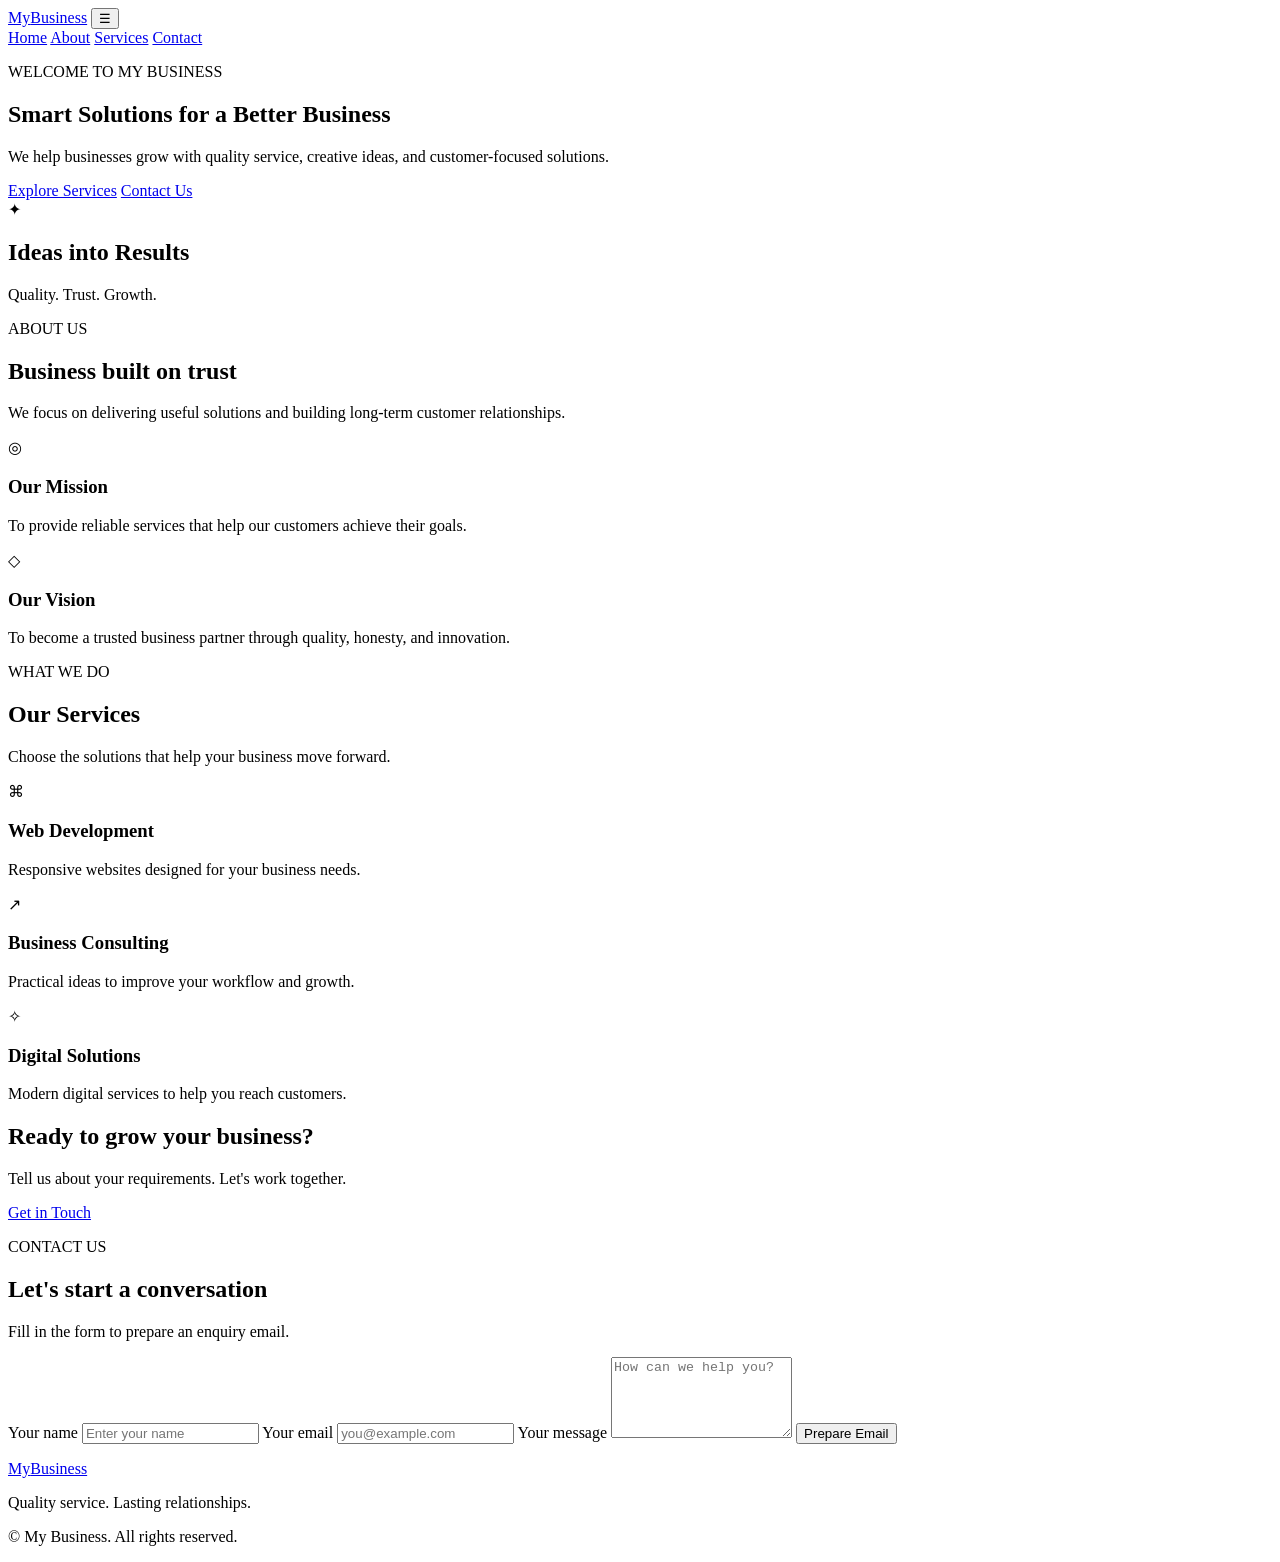
==== index.html @ b3319a96 "Add files via upload" ====
<!DOCTYPE html>
<html lang="en">
<head>
  <meta charset="UTF-8">
  <meta name="viewport" content="width=device-width, initial-scale=1.0">
  <meta name="description" content="My Business provides professional business solutions and services.">
  <title>My Business | Professional Solutions</title>
  <link rel="stylesheet" href="style.css">
  <script src="script.js" defer></script>
</head>
<body>

  <header class="header">
    <a href="#home" class="logo">My<span>Business</span></a>

    <button class="menu-toggle" id="menuToggle"
      aria-label="Toggle navigation" aria-expanded="false">
      ☰
    </button>

    <nav class="nav" id="navMenu">
      <a href="#home">Home</a>
      <a href="#about">About</a>
      <a href="#services">Services</a>
      <a href="#contact">Contact</a>
    </nav>
  </header>

  <main>
    <section class="hero" id="home">
      <div class="hero-content">
        <p class="eyebrow">WELCOME TO MY BUSINESS</p>
        <h1>Smart Solutions for a <span>Better Business</span></h1>
        <p class="hero-text">
          We help businesses grow with quality service,
          creative ideas, and customer-focused solutions.
        </p>
        <div class="hero-buttons">
          <a class="btn primary" href="#services">Explore Services</a>
          <a class="btn secondary" href="#contact">Contact Us</a>
        </div>
      </div>
      <div class="hero-card">
        <div class="hero-icon">✦</div>
        <h2>Ideas into Results</h2>
        <p>Quality. Trust. Growth.</p>
      </div>
    </section>

    <section class="section about" id="about">
      <div class="section-heading">
        <p class="eyebrow">ABOUT US</p>
        <h2>Business built on trust</h2>
        <p>We focus on delivering useful solutions and
          building long-term customer relationships.</p>
      </div>
      <div class="about-grid">
        <div class="about-box">
          <span class="feature-icon">◎</span>
          <h3>Our Mission</h3>
          <p>To provide reliable services that help our
            customers achieve their goals.</p>
        </div>
        <div class="about-box">
          <span class="feature-icon">◇</span>
          <h3>Our Vision</h3>
          <p>To become a trusted business partner through
            quality, honesty, and innovation.</p>
        </div>
      </div>
    </section>

    <section class="section services" id="services">
      <div class="section-heading">
        <p class="eyebrow">WHAT WE DO</p>
        <h2>Our Services</h2>
        <p>Choose the solutions that help your business move forward.</p>
      </div>
      <div class="service-grid">
        <article class="service-card">
          <span class="service-icon">⌘</span>
          <h3>Web Development</h3>
          <p>Responsive websites designed for your business needs.</p>
        </article>
        <article class="service-card">
          <span class="service-icon">↗</span>
          <h3>Business Consulting</h3>
          <p>Practical ideas to improve your workflow and growth.</p>
        </article>
        <article class="service-card">
          <span class="service-icon">✧</span>
          <h3>Digital Solutions</h3>
          <p>Modern digital services to help you reach customers.</p>
        </article>
      </div>
    </section>

    <section class="cta">
      <h2>Ready to grow your business?</h2>
      <p>Tell us about your requirements. Let's work together.</p>
      <a class="btn primary" href="#contact">Get in Touch</a>
    </section>

    <section class="section contact" id="contact">
      <div class="section-heading">
        <p class="eyebrow">CONTACT US</p>
        <h2>Let's start a conversation</h2>
        <p>Fill in the form to prepare an enquiry email.</p>
      </div>

      <form id="contactForm">
        <label for="name">Your name</label>
        <input id="name" name="name" type="text"
          placeholder="Enter your name" required>

        <label for="email">Your email</label>
        <input id="email" name="email" type="email"
          placeholder="you@example.com" required>

        <label for="message">Your message</label>
        <textarea id="message" name="message" rows="5"
          placeholder="How can we help you?" required></textarea>

        <button class="btn primary submit-btn" type="submit">
          Prepare Email
        </button>
        <p id="formStatus" role="status" aria-live="polite"></p>
      </form>
    </section>
  </main>

  <footer class="footer">
    <a href="#home" class="logo">My<span>Business</span></a>
    <p>Quality service. Lasting relationships.</p>
    <p>© <span id="year"></span> My Business. All rights reserved.</p>
  </footer>

</body>
</html>
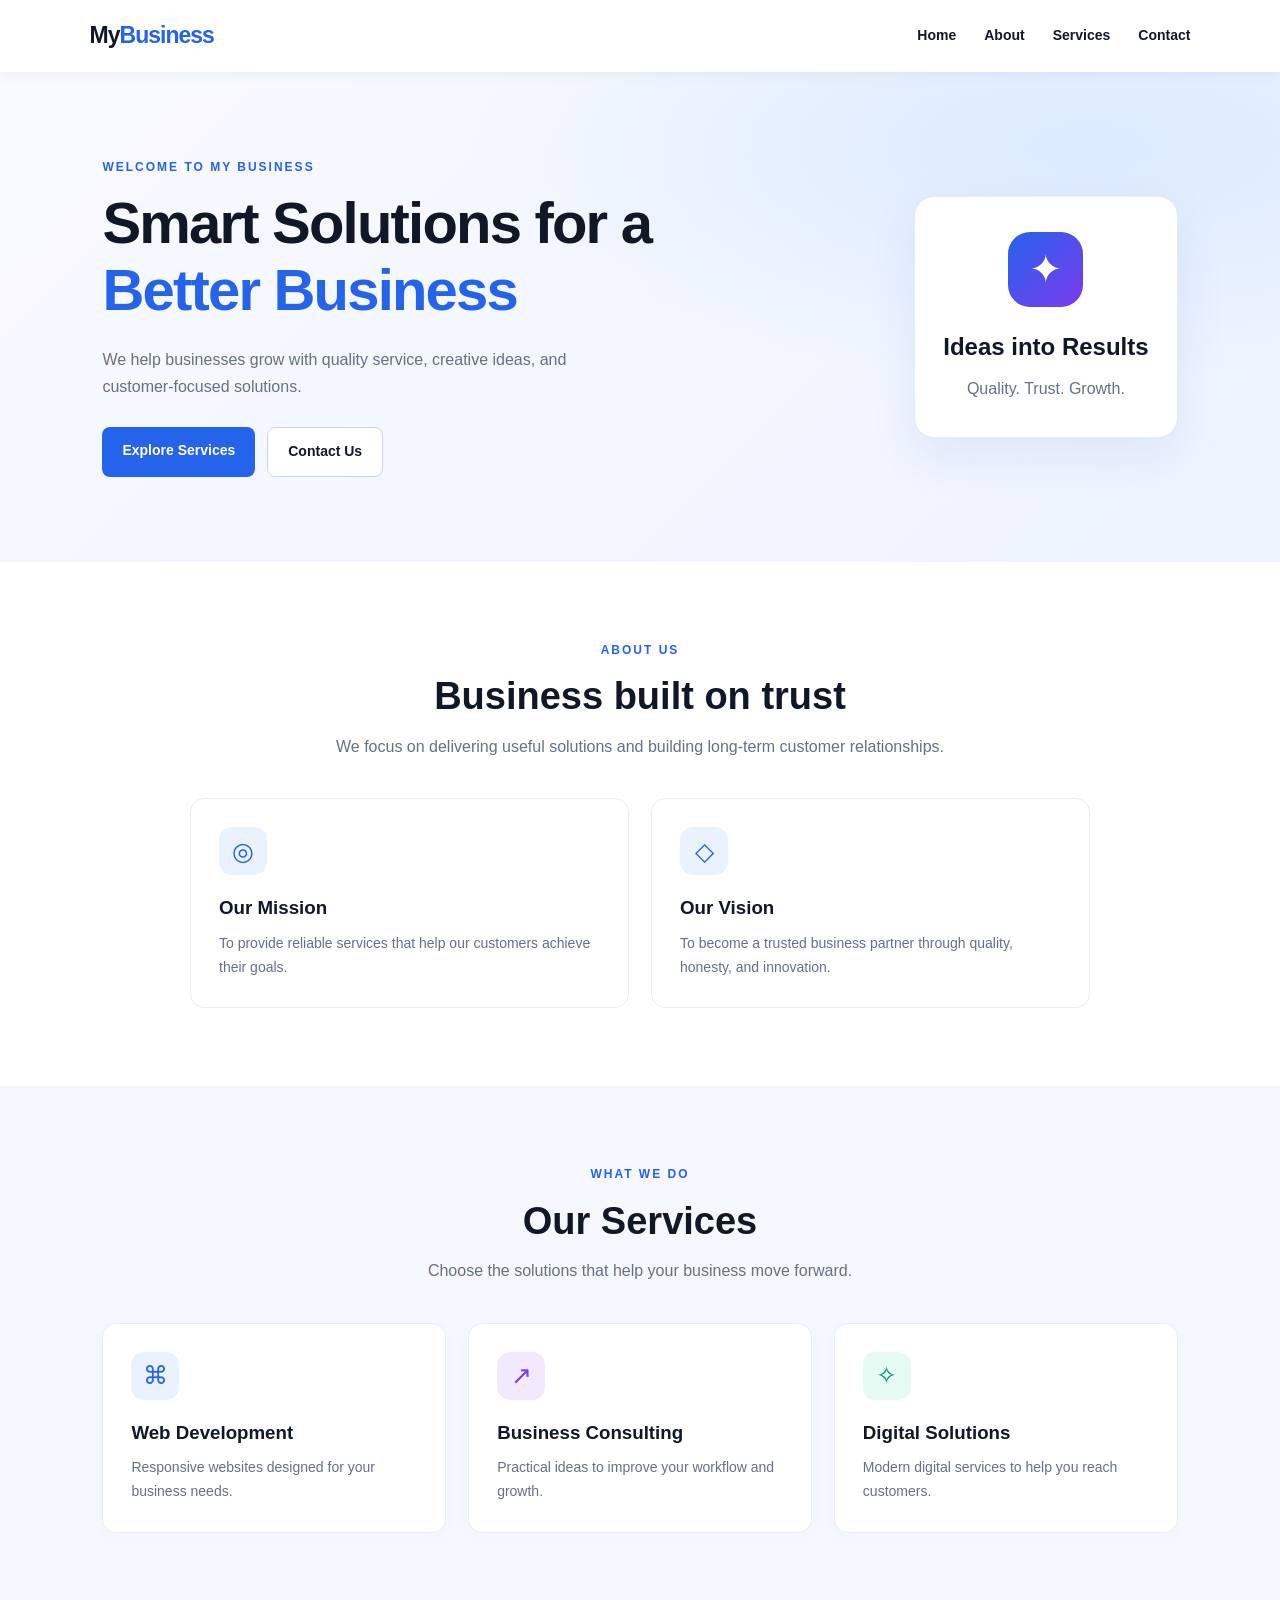
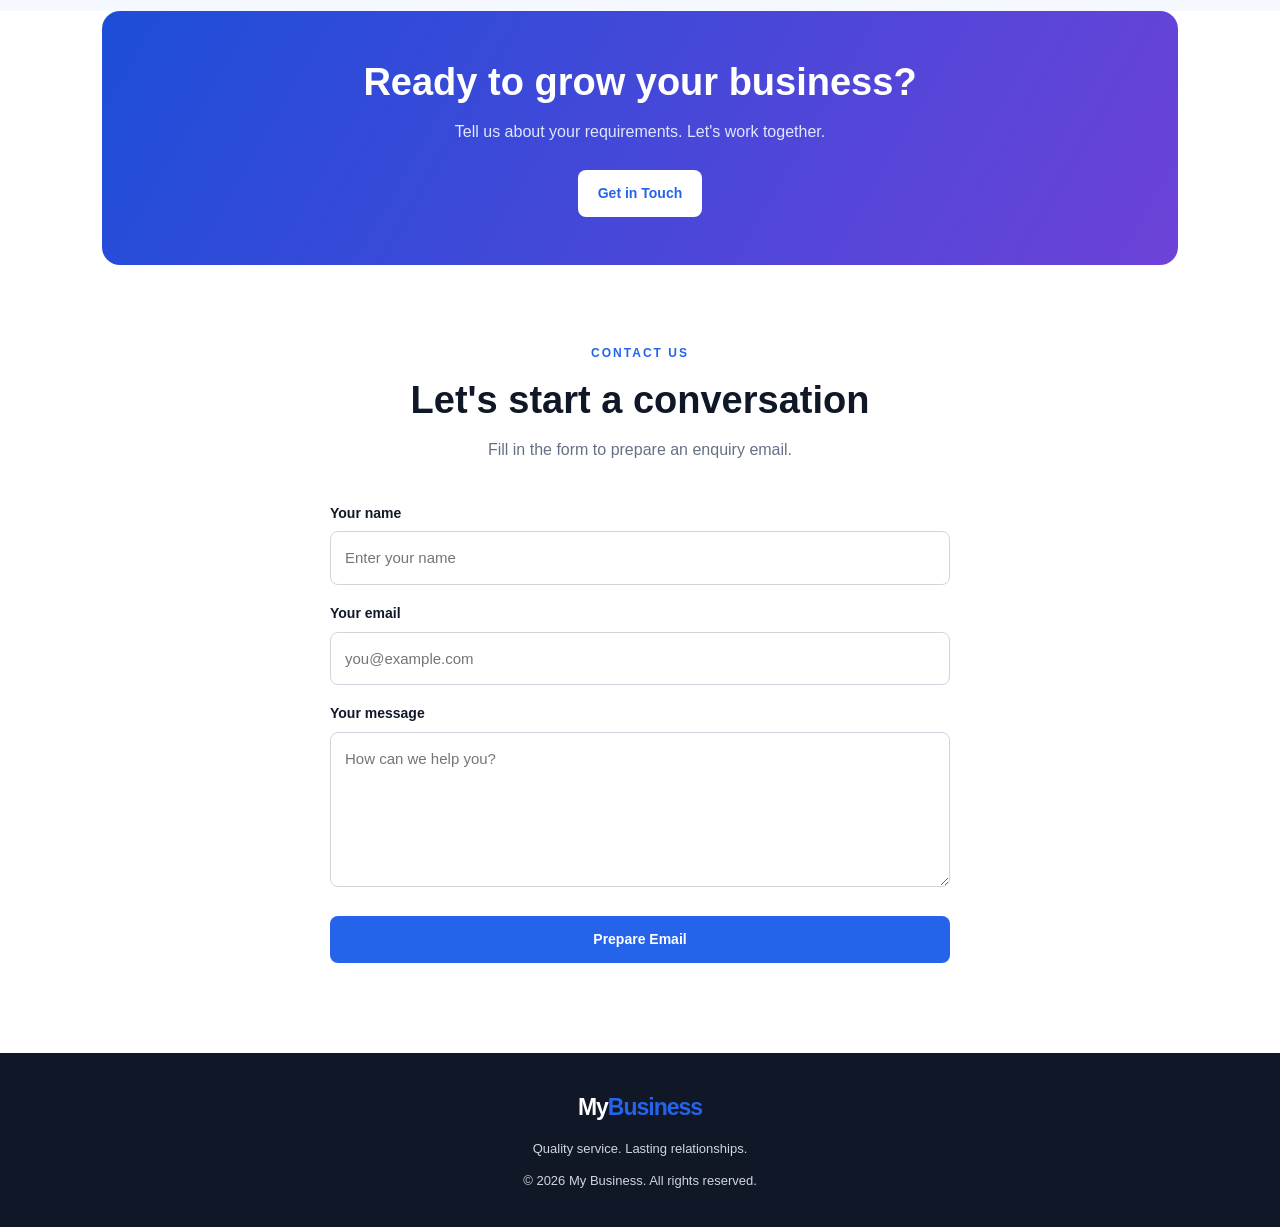
==== commit e70af7fe: "Update index.html" ====
--- a/index.html
+++ b/index.html
@@ -5,7 +5,7 @@
   <meta charset="UTF-8">
   <meta name="viewport" content="width=device-width, initial-scale=1.0">
   <meta name="description" content="My Business provides professional business solutions and services.">
-  <title>My Business | Professional Solutions</title>
+  <title>My Business | Swastik global tax solutions</title>
   <link rel="stylesheet" href="style.css">
   <script src="script.js" defer></script>
 </head>
--- a/style.css
+++ b/style.css
@@ -0,0 +1,427 @@
+
+:root {
+  --primary: #2563eb;
+  --dark: #101828;
+  --muted: #667085;
+  --light: #f5f8ff;
+  --white: #ffffff;
+}
+
+* {
+  margin: 0;
+  padding: 0;
+  box-sizing: border-box;
+}
+
+html {
+  scroll-behavior: smooth;
+  scroll-padding-top: 85px;
+}
+
+body {
+  font-family: Arial, Helvetica, sans-serif;
+  color: var(--dark);
+  line-height: 1.7;
+  background: var(--white);
+}
+
+a {
+  text-decoration: none;
+  color: inherit;
+}
+
+.header {
+  min-height: 72px;
+  padding: 14px 7%;
+  display: flex;
+  align-items: center;
+  justify-content: space-between;
+  gap: 20px;
+  background: white;
+  position: sticky;
+  top: 0;
+  z-index: 10;
+  box-shadow: 0 2px 14px #1018280d;
+}
+
+.logo {
+  font-size: 23px;
+  font-weight: 800;
+  letter-spacing: -1px;
+}
+
+.logo span {
+  color: var(--primary);
+}
+
+.nav {
+  display: flex;
+  align-items: center;
+  gap: 28px;
+}
+
+.nav a {
+  font-size: 14px;
+  font-weight: 600;
+}
+
+.nav a:hover {
+  color: var(--primary);
+}
+
+.menu-toggle {
+  display: none;
+  background: none;
+  border: none;
+  font-size: 27px;
+  cursor: pointer;
+  color: var(--dark);
+}
+
+.hero {
+  min-height: 490px;
+  padding: 75px 8%;
+  display: flex;
+  align-items: center;
+  justify-content: space-between;
+  gap: 35px;
+  background:
+    radial-gradient(ellipse at 85% 15%, #dbeafe 0, transparent 40%),
+    linear-gradient(135deg, #f8faff, #edf3ff);
+}
+
+.hero-content {
+  max-width: 620px;
+}
+
+.eyebrow {
+  color: var(--primary);
+  font-weight: 800;
+  font-size: 12px;
+  letter-spacing: 2px;
+  margin-bottom: 13px;
+}
+
+.hero h1 {
+  font-size: clamp(36px, 5vw, 58px);
+  line-height: 1.15;
+  letter-spacing: -1.8px;
+  margin-bottom: 22px;
+}
+
+.hero h1 span {
+  color: var(--primary);
+}
+
+.hero-text {
+  color: var(--muted);
+  max-width: 520px;
+  margin-bottom: 27px;
+}
+
+.hero-buttons {
+  display: flex;
+  flex-wrap: wrap;
+  gap: 12px;
+}
+
+.btn {
+  display: inline-block;
+  border: 0;
+  border-radius: 8px;
+  padding: 12px 20px;
+  font: inherit;
+  font-size: 14px;
+  font-weight: 700;
+  text-align: center;
+  cursor: pointer;
+  transition: transform 0.2s, background 0.2s;
+}
+
+.btn:hover {
+  transform: translateY(-2px);
+}
+
+.primary {
+  background: var(--primary);
+  color: white;
+}
+
+.primary:hover {
+  background: #1d4ed8;
+}
+
+.secondary {
+  border: 1px solid #d0d5dd;
+  background: white;
+}
+
+.hero-card {
+  min-width: 220px;
+  padding: 35px 28px;
+  text-align: center;
+  background: white;
+  border: 1px solid #e5eaf5;
+  border-radius: 20px;
+  box-shadow: 0 18px 50px #1e40af15;
+}
+
+.hero-icon {
+  display: grid;
+  place-items: center;
+  width: 75px;
+  height: 75px;
+  margin: 0 auto 20px;
+  color: white;
+  background: linear-gradient(135deg, #2563eb, #7c3aed);
+  border-radius: 22px;
+  font-size: 40px;
+}
+
+.hero-card p {
+  color: var(--muted);
+  margin-top: 8px;
+}
+
+.section {
+  padding: 78px 8%;
+}
+
+.section-heading {
+  max-width: 650px;
+  margin: 0 auto 38px;
+  text-align: center;
+}
+
+.section-heading h2,
+.cta h2 {
+  font-size: clamp(27px, 4vw, 38px);
+  line-height: 1.25;
+  margin-bottom: 12px;
+}
+
+.section-heading > p:last-child {
+  color: var(--muted);
+}
+
+.about {
+  background: white;
+}
+
+.about-grid {
+  display: grid;
+  grid-template-columns: repeat(2, minmax(0, 1fr));
+  gap: 22px;
+  max-width: 900px;
+  margin: auto;
+}
+
+.about-box,
+.service-card {
+  padding: 28px;
+  border: 1px solid #e8edf5;
+  border-radius: 14px;
+  background: white;
+  transition: transform 0.2s, box-shadow 0.2s;
+}
+
+.about-box:hover,
+.service-card:hover {
+  transform: translateY(-4px);
+  box-shadow: 0 12px 30px #1018280d;
+}
+
+.feature-icon,
+.service-icon {
+  display: inline-grid;
+  place-items: center;
+  width: 48px;
+  height: 48px;
+  margin-bottom: 17px;
+  border-radius: 13px;
+  background: #eaf1ff;
+  color: var(--primary);
+  font-size: 25px;
+}
+
+.about-box h3,
+.service-card h3 {
+  margin-bottom: 8px;
+}
+
+.about-box p,
+.service-card p {
+  color: var(--muted);
+  font-size: 14px;
+}
+
+.services {
+  background: var(--light);
+}
+
+.service-grid {
+  display: grid;
+  grid-template-columns: repeat(3, minmax(0, 1fr));
+  gap: 22px;
+}
+
+.service-card {
+  box-shadow: 0 4px 18px #10182805;
+}
+
+.service-card:nth-child(2) .service-icon {
+  background: #f1eaff;
+  color: #7c3aed;
+}
+
+.service-card:nth-child(3) .service-icon {
+  background: #e4faf2;
+  color: #079669;
+}
+
+.cta {
+  margin: 0 8%;
+  padding: 48px 22px;
+  text-align: center;
+  border-radius: 18px;
+  color: white;
+  background: linear-gradient(120deg, #1d4ed8, #6d42d8);
+}
+
+.cta p {
+  margin: 12px 0 24px;
+  color: #e0e7ff;
+}
+
+.cta .primary {
+  color: var(--primary);
+  background: white;
+}
+
+.contact form {
+  max-width: 620px;
+  margin: auto;
+}
+
+.contact label {
+  display: block;
+  font-size: 14px;
+  font-weight: 700;
+  margin: 17px 0 6px;
+}
+
+.contact input,
+.contact textarea {
+  width: 100%;
+  padding: 13px 14px;
+  font: inherit;
+  font-size: 15px;
+  border: 1px solid #d0d5dd;
+  border-radius: 8px;
+  outline: none;
+  background: white;
+}
+
+.contact input:focus,
+.contact textarea:focus {
+  border-color: var(--primary);
+  box-shadow: 0 0 0 3px #2563eb1a;
+}
+
+.contact textarea {
+  resize: vertical;
+}
+
+.submit-btn {
+  width: 100%;
+  margin-top: 20px;
+}
+
+#formStatus {
+  margin-top: 12px;
+  color: var(--primary);
+  font-size: 14px;
+}
+
+.footer {
+  padding: 35px 8%;
+  text-align: center;
+  background: #101828;
+  color: #d0d5dd;
+}
+
+.footer .logo {
+  color: white;
+}
+
+.footer p {
+  margin-top: 10px;
+  font-size: 13px;
+}
+
+@media (max-width: 700px) {
+  .header {
+    padding: 12px 5%;
+    min-height: 65px;
+  }
+
+  .logo {
+    font-size: 21px;
+  }
+
+  .menu-toggle {
+    display: block;
+  }
+
+  .nav {
+    display: none;
+    position: absolute;
+    top: 100%;
+    left: 0;
+    right: 0;
+    padding: 18px 5%;
+    background: white;
+    box-shadow: 0 12px 18px #10182812;
+    flex-direction: column;
+    align-items: flex-start;
+    gap: 16px;
+  }
+
+  .nav.open {
+    display: flex;
+  }
+
+  .hero {
+    min-height: auto;
+    padding: 65px 6%;
+    flex-direction: column;
+    align-items: stretch;
+    gap: 35px;
+  }
+
+  .hero h1 {
+    font-size: 39px;
+  }
+
+  .hero-card {
+    min-width: 0;
+  }
+
+  .section {
+    padding: 60px 6%;
+  }
+
+  .about-grid,
+  .service-grid {
+    grid-template-columns: 1fr;
+  }
+
+  .cta {
+    margin: 0 5%;
+    padding: 38px 18px;
+  }
+
+  .footer {
+    padding: 30px 5%;
+  }
+}
